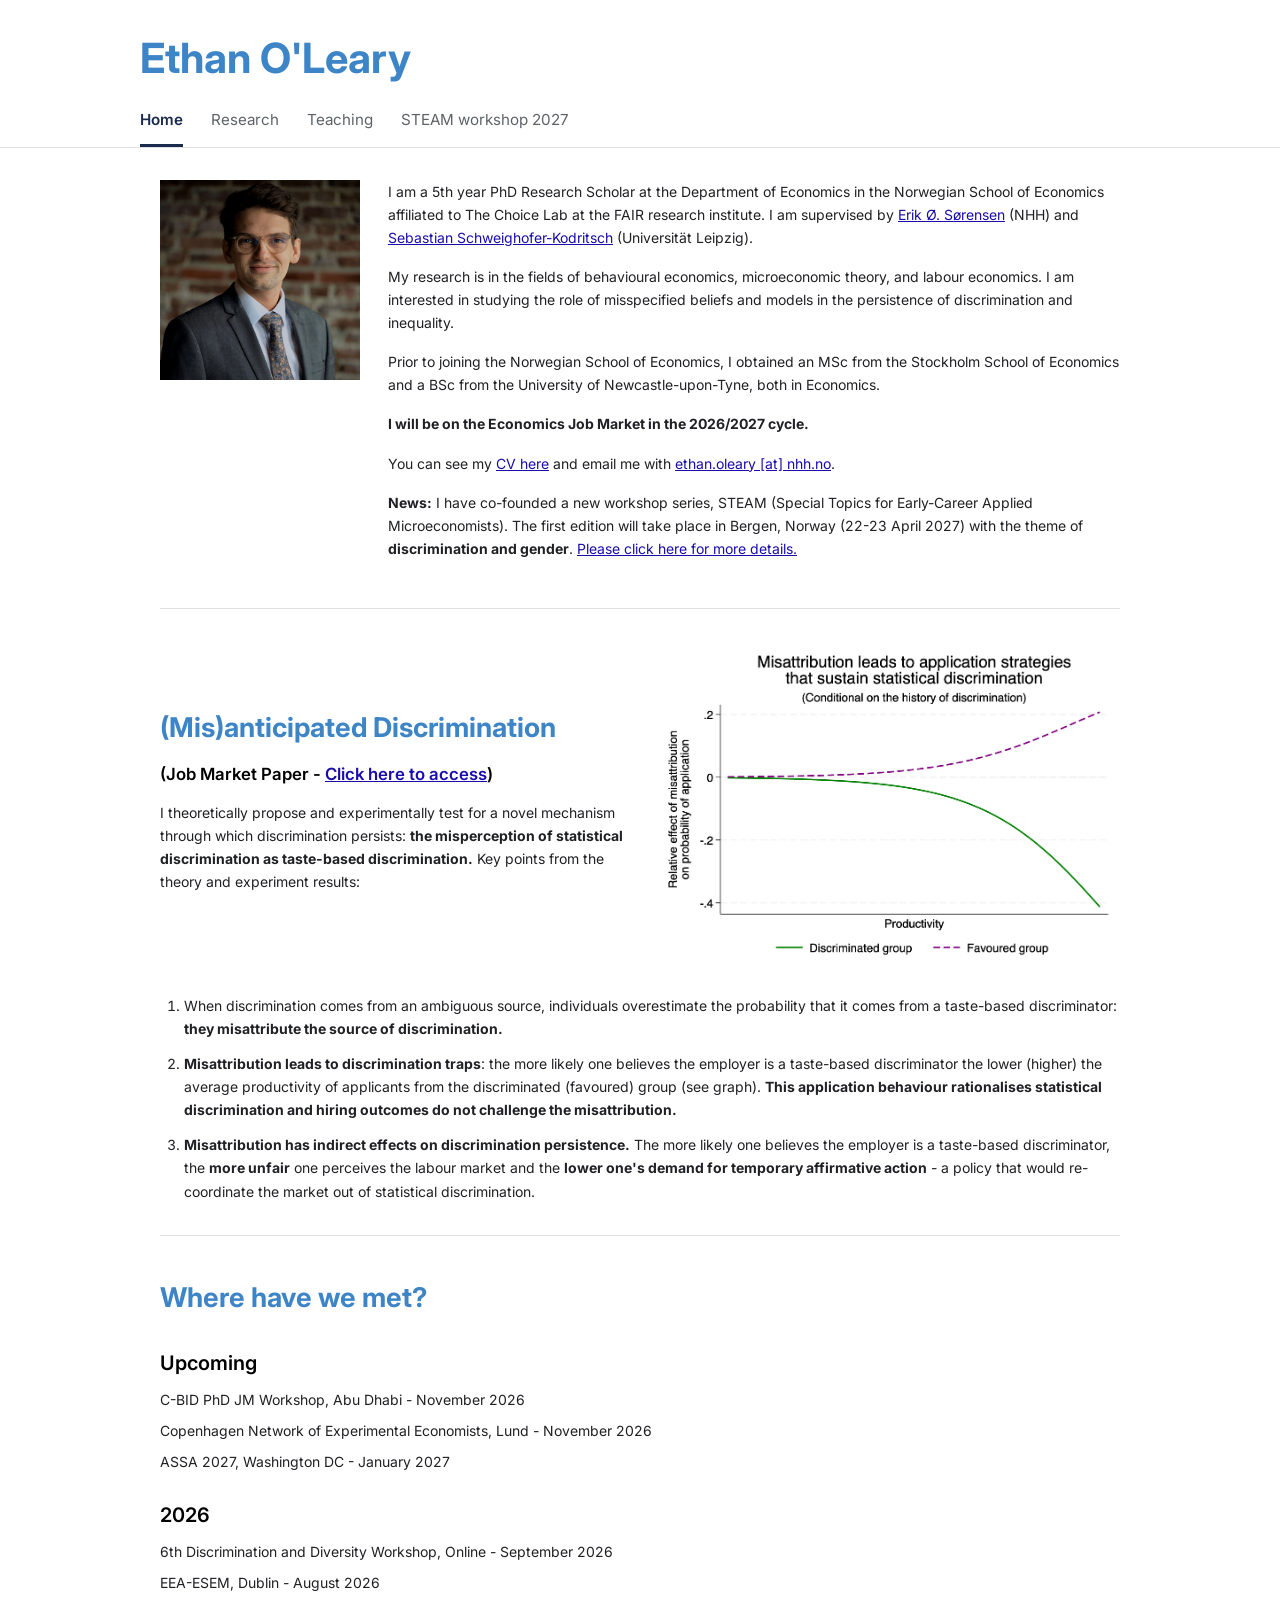
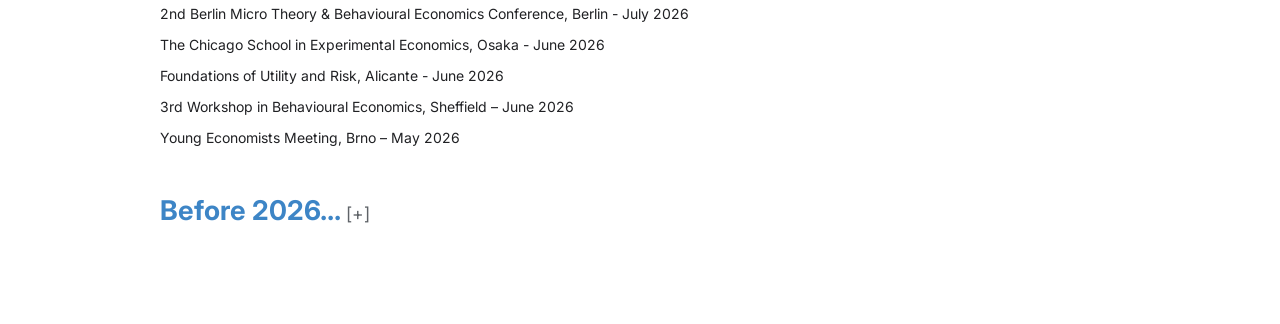
==== index.html @ 882c7ddb "steam" ====
<!DOCTYPE html>
<html lang="en">
<head>
<meta charset="UTF-8">
<meta name="viewport" content="width=device-width, initial-scale=1.0">
<title>Ethan O'Leary</title>
<link rel="preconnect" href="https://fonts.googleapis.com">
<link rel="preconnect" href="https://fonts.gstatic.com" crossorigin>
<link href="https://fonts.googleapis.com/css2?family=Inter:wght@400;500;600;700&display=swap" rel="stylesheet">
<link rel="stylesheet" href="style.css">
<script defer src="script.js"></script>
</head>
<body>

<header class="site-header">
  <div class="header-inner">
    <h1>Ethan O'Leary</h1>
    <nav class="site-nav">
      <a href="index.html" class="active">Home</a>
      <a href="research.html">Research</a>
      <a href="teaching.html">Teaching</a>
      <a href="https://sites.google.com/view/steamworkshop2027/home">STEAM workshop 2027</a>
    </nav>
  </div>
</header>

<main>
  <div class="intro-block">
    <div class="intro-photo">
  <img src="images/Headshot26.jpeg" alt="Ethan O'Leary headshot">
</div>
    <div class="intro-text">

      <p>I am a 5th year PhD Research Scholar at the Department of Economics in the Norwegian School of Economics affiliated to The Choice Lab at the FAIR research institute. I am supervised by
        <a href="https://www.statsokonomen.no/about/" target="_blank" rel="noopener">Erik Ø. Sørensen</a>
        (NHH) and <a href="https://sites.google.com/site/sebastiankodritsch/" target="_blank" rel="noopener">Sebastian Schweighofer-Kodritsch</a> (Universität Leipzig).</p>

      <p>My research is in the fields of behavioural economics, microeconomic theory, and labour economics. I am interested in studying the role of misspecified beliefs and models in the persistence of discrimination and inequality.</p>

      <p>Prior to joining the Norwegian School of Economics, I obtained an MSc from the Stockholm School of Economics and a BSc from the University of Newcastle-upon-Tyne, both in Economics.</p>

      <p><b>I will be on the Economics Job Market in the 2026/2027 cycle.</b></p>

      <p>You can see my <a href="files/EthanOleary_CV.pdf" target="_blank" rel="noopener">CV here</a> and email me with <a href="mailto:ethan.oleary@nhh.no">ethan.oleary [at] nhh.no</a>.</p>

      <p><b>News:</b> I have co-founded a new workshop series, STEAM (Special Topics for Early-Career Applied Microeconomists).
        The first edition will take place in Bergen, Norway (22-23 April 2027) with the theme of <b>discrimination and gender</b>. <a href="https://sites.google.com/view/steamworkshop2027/home">Please click here for more details.</a></p>
    </div>
  </div>

  <hr>

  <div class="jmp-block">
    <div class="jmp-text">
      <h2>(Mis)anticipated Discrimination<br></h2> <h4>(Job Market Paper - <a href="files/EO_JMP.pdf" target="_blank" rel="noopener">Click here to access</a>)</h4>

      <p>I theoretically propose and experimentally test for a novel mechanism through
        which discrimination persists: <b>the misperception of statistical discrimination
          as taste-based discrimination.</b> Key points from the theory and experiment results:</p>
    </div>
    <div class="jmp-image">
      <img src="images/Hist-belief-diff.png" alt="Histogram of belief differences">
    </div>
  </div>

      <ol class="jmp-list">
    <li>When discrimination comes from an ambiguous source,
      individuals overestimate the probability that it comes from a taste-based discriminator:
      <b>they misattribute the source of discrimination.</b></li>
    <li><b>Misattribution leads to discrimination traps</b>: the more likely
      one believes the employer is a taste-based discriminator the lower (higher)
      the average productivity of applicants from the discriminated (favoured) group (see graph).
      <b>This application behaviour rationalises statistical discrimination and hiring
        outcomes do not challenge the misattribution.</b></li>
    <li><b>Misattribution has indirect effects on discrimination persistence.</b>
      The more likely one believes the employer is a taste-based discriminator,
      the <b>more unfair</b> one perceives the labour market and the <b>lower one's demand for
      temporary affirmative action</b> - a policy that would re-coordinate the market out
      of statistical discrimination.</li>
  </ol>

  <hr>

  <h2>Where have we met?</h2>

  <h3>Upcoming</h3>
  <ul class="talks-list">
    <li>C-BID PhD JM Workshop, Abu Dhabi - November 2026</li>
    <li>Copenhagen Network of Experimental Economists, Lund - November 2026</li>
    <li>ASSA 2027, Washington DC - January 2027 </li>
  </ul>

  <h3>2026</h3>
  <ul class="talks-list">
    <li>6th Discrimination and Diversity Workshop, Online - September 2026</li>
    <li>EEA-ESEM, Dublin - August 2026</li>
    <li>2nd Berlin Micro Theory & Behavioural Economics Conference, Berlin - July 2026</li>
    <li>The Chicago School in Experimental Economics, Osaka - June 2026</li>
    <li>Foundations of Utility and Risk, Alicante - June 2026</li>
    <li>3rd Workshop in Behavioural Economics, Sheffield – June 2026</li>
    <li>Young Economists Meeting, Brno – May 2026</li>

  </ul>

  <h2 class="collapsible-title" data-target="before-2026">Before 2026... <span class="toggle-indicator">[+]</span></h2>
  <div class="collapsible-content" id="before-2026">

    <h3>2025</h3>
    <ul class="talks-list">
      <li>Newcastle Experimental Economics Workshop, Newcastle-upon-Tyne – November 2025</li>
      <li>1st Berlin Micro Theory &amp; Behavioural Economics Conference, Berlin – July 2025</li>
      <li>SABE Conference, Trento – June 2025</li>
      <li>Berlin-Bergen Behavioural Economics Workshop, Berlin – April 2025</li>
      <li>Thurgau Experimental Economics Meeting (T:EEM), Kreuzlingen (CH) – March 2025</li>
    </ul>

    <h3>2024</h3>
    <ul class="talks-list">
      <li>Copenhagen Network for Experimental Economics (CNEE), Lund – November 2024</li>
      <li>ESA PhD Course in Behavioral economics of beliefs and misperceptions, Helsinki &amp; Lund — field experiments, registers, and surveys – September &amp; November 2024</li>
      <li>FAIR-UCSD Spring School in Behavioural Economics, San Diego – March 2024</li>
    </ul>

    <h3>2023</h3>
    <ul class="talks-list">
      <li>PSE Summer School: Gender Economics, Paris – June 2023</li>
    </ul>
  </div>
</main>


</body>
</html>
---- style.css ----
:root {
  --text-color: #202124;
  --muted-color: #5f6368;
  --link-color: #1a0dab;
  --navy: #1a2b4c;
  --name-color: #3d85c6;
  --border-color: #e0e0e0;
  --max-width: 1000px;
}

* { box-sizing: border-box; }

body {
  margin: 0;
  font-family: 'Inter', sans-serif;
  color: var(--text-color);
  line-height: 1.65;
  background: #ffffff;
  font-size: 14px;
}

header.site-header {
  border-bottom: 1px solid var(--border-color);
  padding: 24px 20px 0 20px;
}

.header-inner {
  max-width: var(--max-width);
  margin: 0 auto;
}

.site-header h1 {
  font-size: 2.6rem;
  font-weight: 700;
  color: var(--name-color);
  margin: 0 0 14px 0;
}

nav.site-nav {
  display: flex;
  gap: 28px;
  font-family: 'Inter', sans-serif;
  font-size: 0.95rem;
}

nav.site-nav a {
  text-decoration: none;
  color: var(--muted-color);
  padding-bottom: 12px;
  border-bottom: 3px solid transparent;
}

nav.site-nav a:hover {
  color: var(--text-color);
}

nav.site-nav a.active {
  color: #1a2b4c;
  border-bottom-color: var(--navy);
  font-weight: 600;
}

main {
  max-width: var(--max-width);
  margin: 0 auto;
  padding: 32px 20px 80px 20px;
}

main h2 {
  font-size: 1.7rem;
  font-weight: 700;
  color: var(--name-color);
  margin-top: 40px;
  margin-bottom: 10px;
}

main h3 {
  font-size: 1.25rem;
  font-weight: 600;
  color: black;
  margin-top: 26px;
  margin-bottom: 8px;
}

main h4 {
  font-size: 1.05rem;
  font-weight: 600;
  color: black;
  margin-top: 0;
  margin-bottom: 12px;
}

main p {
  margin: 0 0 16px 0;
}

a {
  color: var(--link-color);
}

hr {
  border: none;
  border-top: 1px solid var(--border-color);
  margin: 32px 0;
}

/* Intro bio layout: photo left, text right */
.intro-block {
  display: flex;
  gap: 28px;
  align-items: flex-start;
  margin-bottom: 12px;
}

.intro-photo {
  flex: 0 0 200px;
}

.intro-photo img {
  width: 200px;
  max-width: 100%;
  height: auto;
}

.intro-text {
  flex: 1 1 auto;
  min-width: 0;
}

.intro-text p {
  margin: 0 0 16px 0;
}

/* Job Market Paper layout: 50/50 columns for title + intro paragraph only */
.jmp-block {
  display: flex;
  gap: 28px;
  align-items: center;
  margin-top: 20px;
}

.jmp-text {
  flex: 1 1 50%;
  min-width: 0;
}

.jmp-text h2 {
  margin-top: 0;
  color: var(--name-color);
}

.jmp-image {
  flex: 1 1 50%;
  min-width: 0;
  display: flex;
  align-items: center;
  justify-content: center;
}

.jmp-image img {
  display: block;
  width: 100%;
  height: auto;
  border-radius: 4px;
}

/* Bullet list spans full page width below the two-column block */
.jmp-list {
  margin: 20px 0 0 0;
  padding-left: 24px;
}

.jmp-list li {
  margin-bottom: 12px;
}

@media (max-width: 700px) {
  .intro-block,
  .jmp-block {
    flex-direction: column;
    align-items: flex-start;
  }
  .intro-photo {
    margin-bottom: 12px;
  }
  .intro-photo img {
    width: 160px;
  }
  .jmp-text,
  .jmp-image {
    flex: 1 1 auto;
    width: 100%;
  }
  .jmp-image {
    margin-top: 20px;
  }
}

.paper-block {
  margin-bottom: 8px;
}

.paper-title {
  font-weight: 600;
  color: var(--navy);
}

.paper-meta {
  font-family: 'Inter', sans-serif;
  font-size: 0.9rem;
  color: var(--muted-color);
  margin: 4px 0 8px 0;
}

.abstract {
  display: none;
  border-left: 3px solid var(--border-color);
  padding-left: 14px;
  margin: 8px 0 18px 0;
  color: var(--muted-color);
  font-size: 0.97rem;
}

.abstract.open {
  display: block;
}

.toggle-link {
  cursor: pointer;
  font-family: 'Inter', sans-serif;
  font-size: 0.9rem;
  text-decoration: underline;
}

ol.talks-list, ul.talks-list {
  padding-left: 0;
  list-style: none;
  margin: 0 0 20px 0;
}

ol.talks-list li, ul.talks-list li {
  margin-bottom: 8px;
}

/* Collapsible "Before 2026..." section */
.collapsible-title {
  cursor: pointer;
  user-select: none;
}

.collapsible-title:hover {
  opacity: 0.8;
}

.toggle-indicator {
  font-size: 1.1rem;
  font-weight: 400;
  color: var(--muted-color);
}

.collapsible-content {
  display: none;
}

.collapsible-content.open {
  display: block;
}

footer.site-footer {
  max-width: var(--max-width);
  margin: 0 auto;
  padding: 20px 20px 60px 20px;
  font-family: 'Inter', sans-serif;
  font-size: 0.85rem;
  color: var(--muted-color);
  border-top: 1px solid var(--border-color);
}
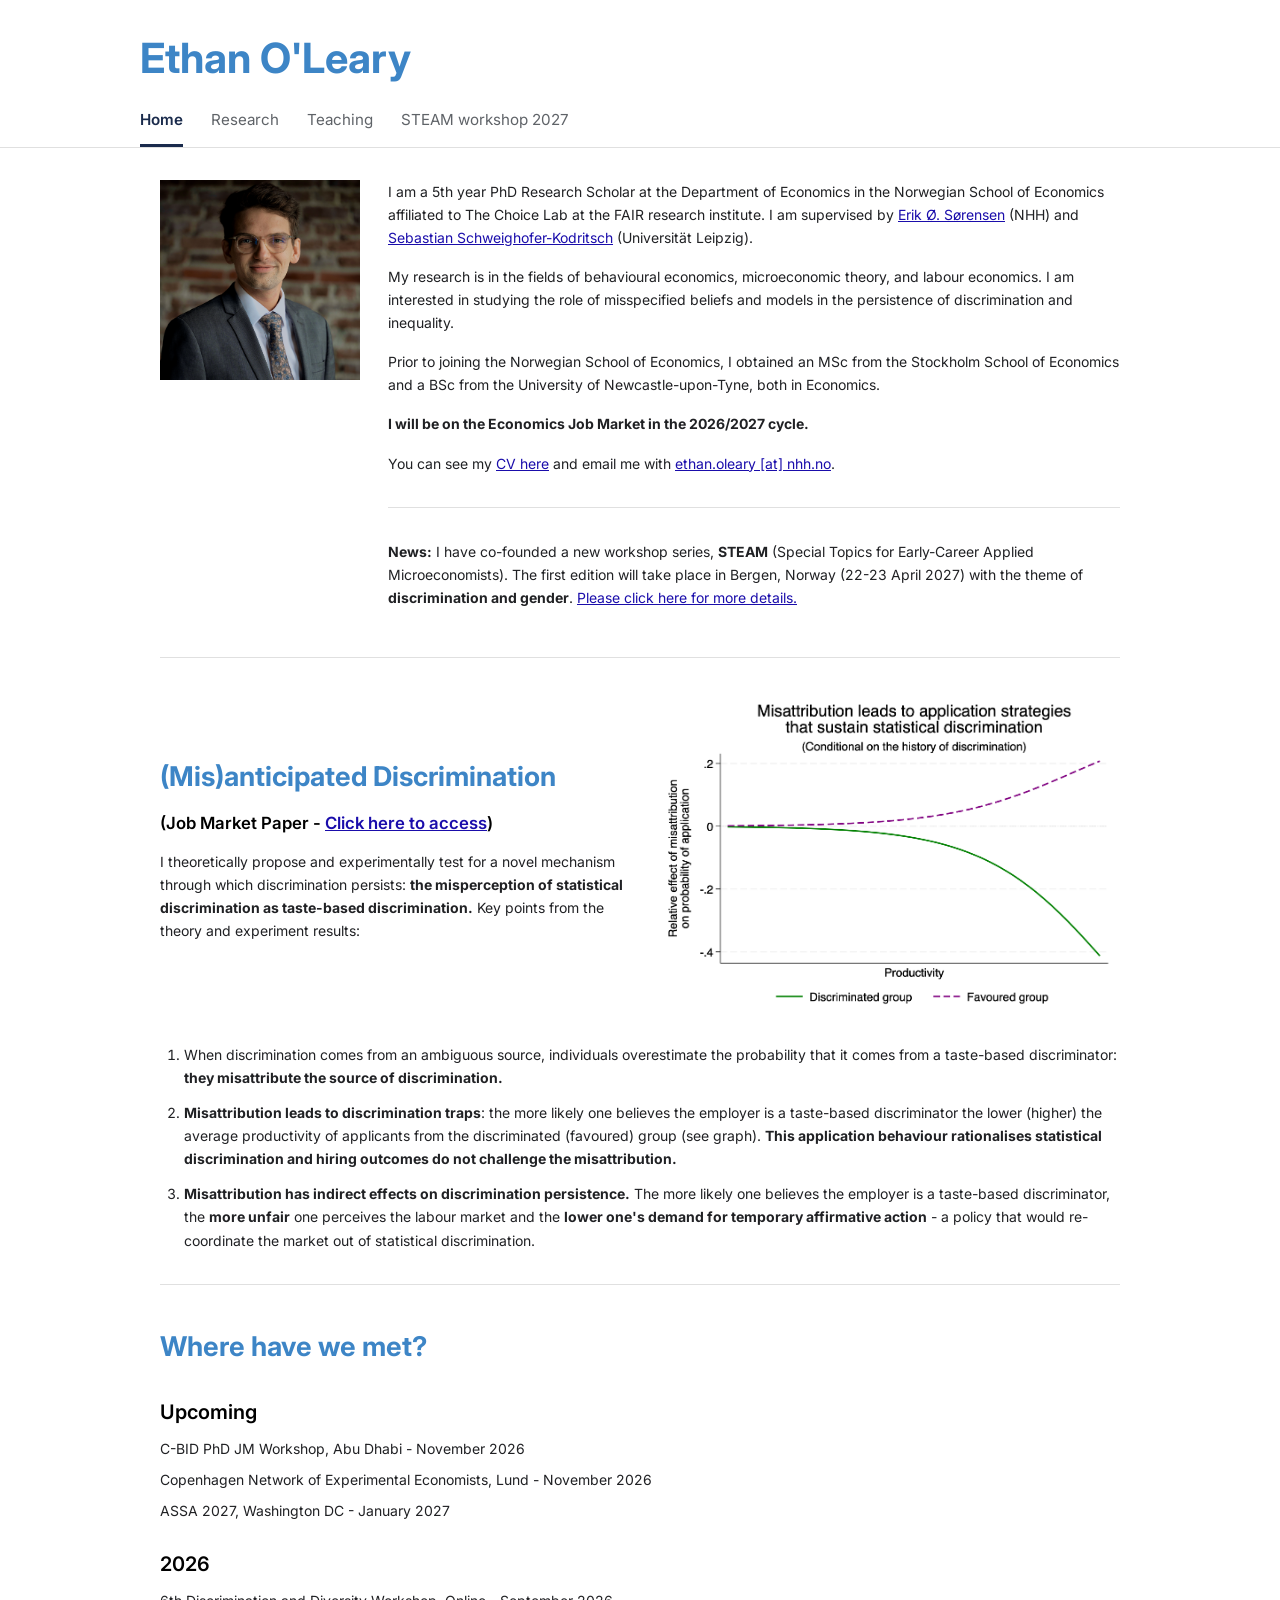
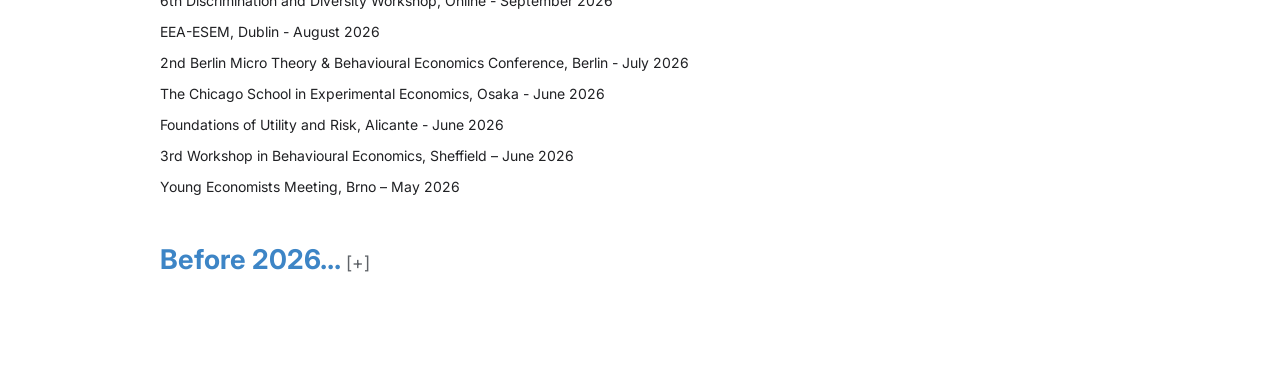
==== commit 9714f292: "steam" ====
--- a/index.html
+++ b/index.html
@@ -43,7 +43,9 @@
 
       <p>You can see my <a href="files/EthanOleary_CV.pdf" target="_blank" rel="noopener">CV here</a> and email me with <a href="mailto:ethan.oleary@nhh.no">ethan.oleary [at] nhh.no</a>.</p>
 
-      <p><b>News:</b> I have co-founded a new workshop series, STEAM (Special Topics for Early-Career Applied Microeconomists).
+        <hr>
+
+      <p><b>News:</b> I have co-founded a new workshop series, <b>STEAM</b> (Special Topics for Early-Career Applied Microeconomists).
         The first edition will take place in Bergen, Norway (22-23 April 2027) with the theme of <b>discrimination and gender</b>. <a href="https://sites.google.com/view/steamworkshop2027/home">Please click here for more details.</a></p>
     </div>
   </div>
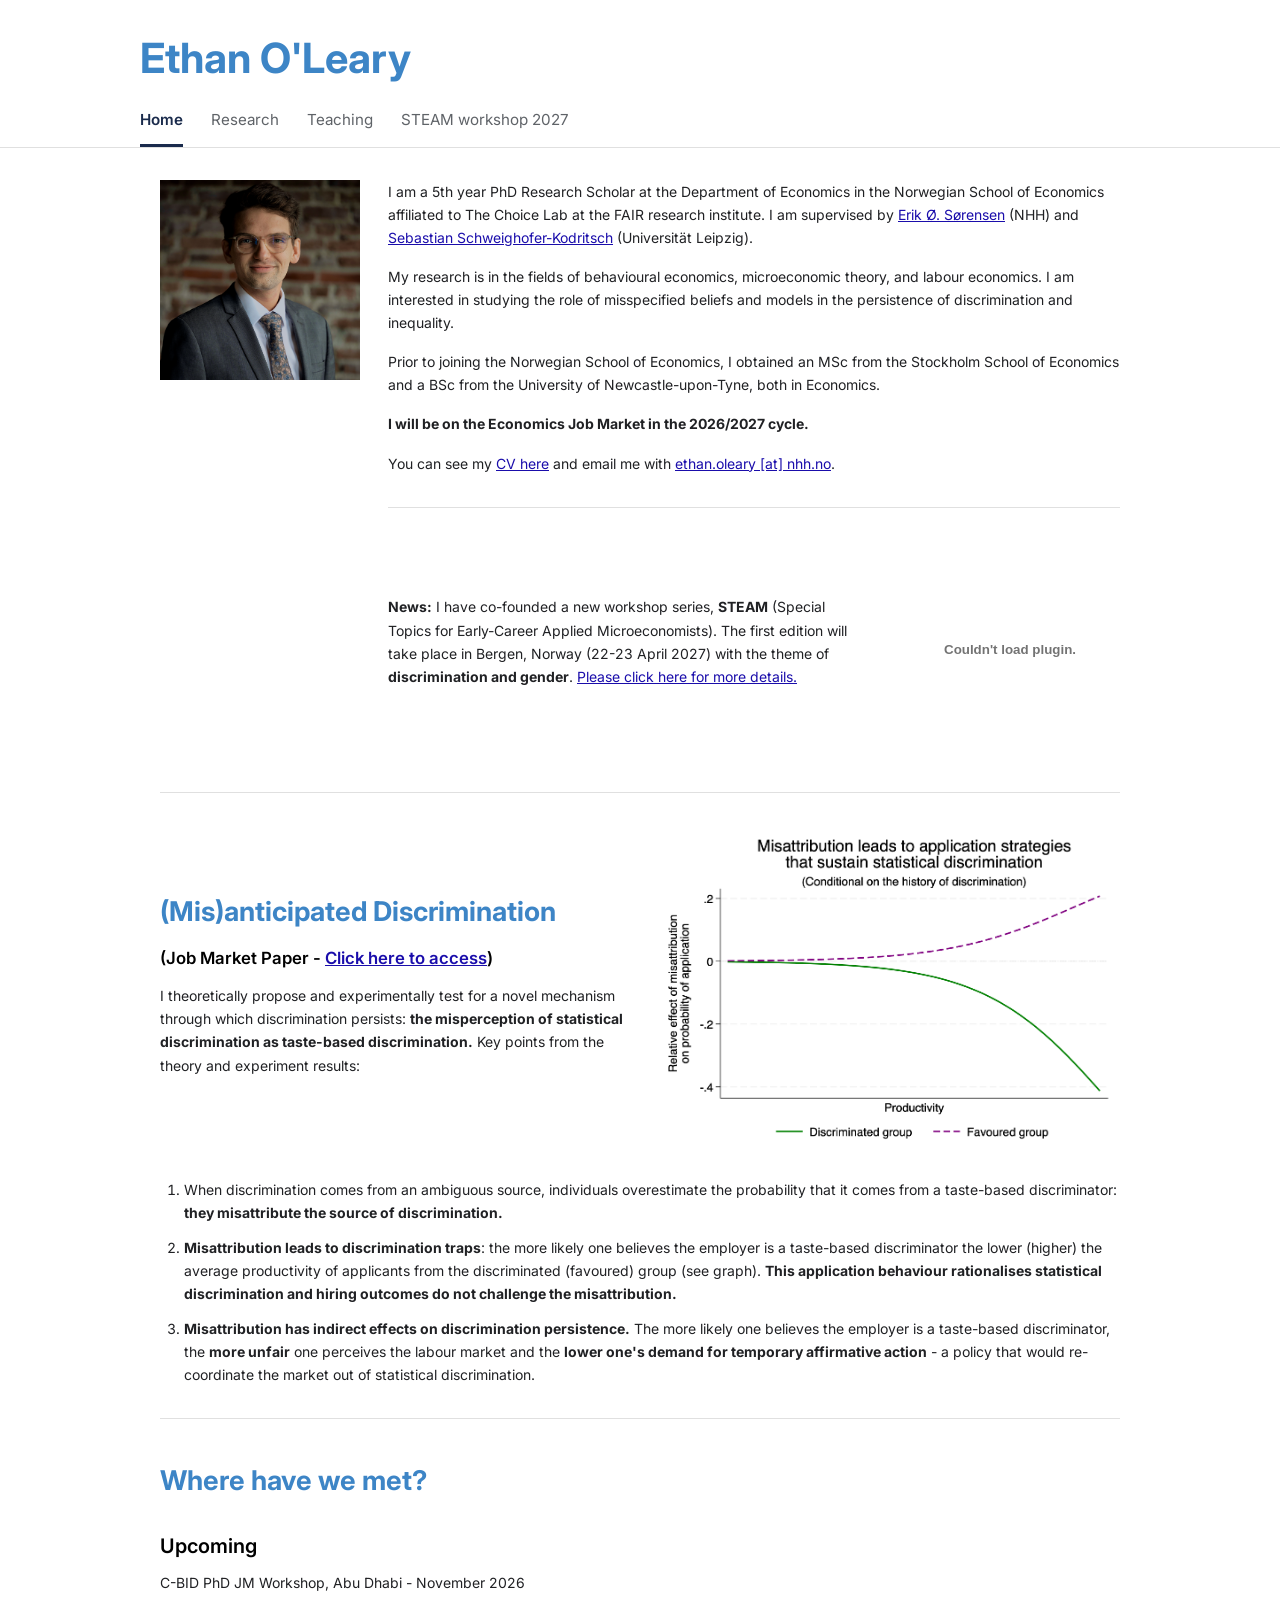
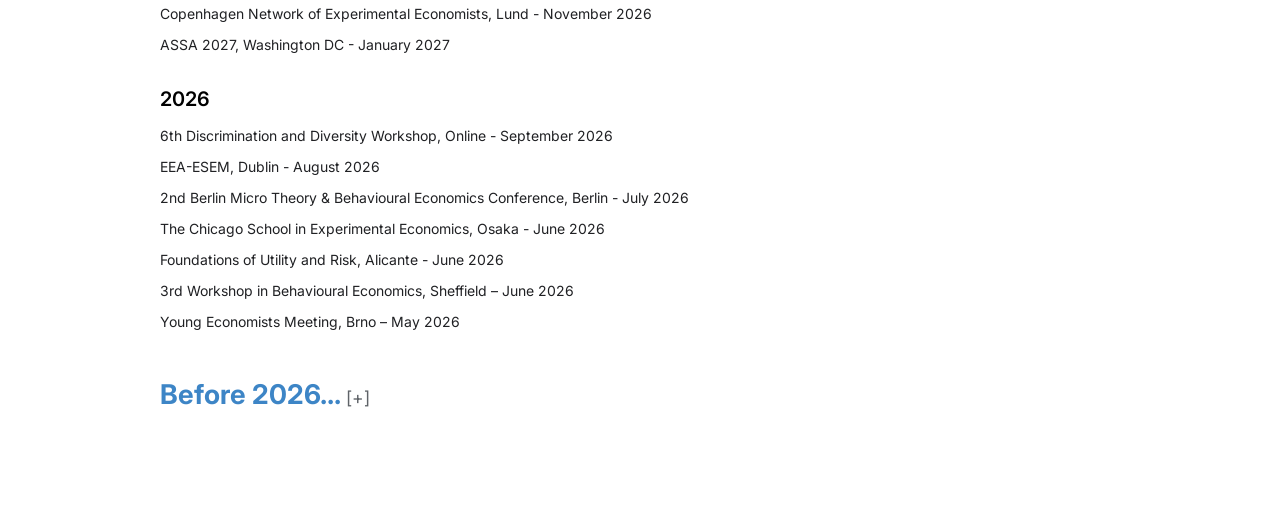
==== commit a4ff3b1e: "steam" ====
--- a/index.html
+++ b/index.html
@@ -45,8 +45,20 @@
 
         <hr>
 
-      <p><b>News:</b> I have co-founded a new workshop series, <b>STEAM</b> (Special Topics for Early-Career Applied Microeconomists).
-        The first edition will take place in Bergen, Norway (22-23 April 2027) with the theme of <b>discrimination and gender</b>. <a href="https://sites.google.com/view/steamworkshop2027/home">Please click here for more details.</a></p>
+      <div class="news-block">
+  <div class="news-text">
+    <p><b>News:</b> I have co-founded a new workshop series, <b>STEAM</b> (Special Topics for Early-Career Applied Microeconomists).
+    The first edition will take place in Bergen, Norway (22-23 April 2027) with the theme of <b>discrimination and gender</b>. <a href="https://sites.google.com/view/steamworkshop2027/home">Please click here for more details.</a></p>
+  </div>
+
+  <div class="news-image">
+    <object
+      data="images/steam_logo.pdf"
+      type="application/pdf"
+      aria-label="STEAM workshop logo">
+    </object>
+  </div>
+</div>
     </div>
   </div>
 
--- a/style.css
+++ b/style.css
@@ -274,4 +274,42 @@
   font-size: 0.85rem;
   color: var(--muted-color);
   border-top: 1px solid var(--border-color);
+}
+
+.news-block {
+  display: flex;
+  align-items: center;
+  gap: 2rem;
+}
+
+.news-text {
+  flex: 1 1 auto;
+  min-width: 0;
+}
+
+.news-image {
+  flex: 0 0 auto;
+  width: 220px;
+  max-width: 35%;
+}
+
+.news-image object {
+  width: 100%;
+  height: auto;
+  aspect-ratio: 1 / 1;
+  border: none;
+  display: block;
+}
+
+/* Stack the text and logo on small screens */
+@media (max-width: 700px) {
+  .news-block {
+    flex-direction: column;
+    align-items: flex-start;
+  }
+
+  .news-image {
+    width: 160px;
+    max-width: 100%;
+  }
 }
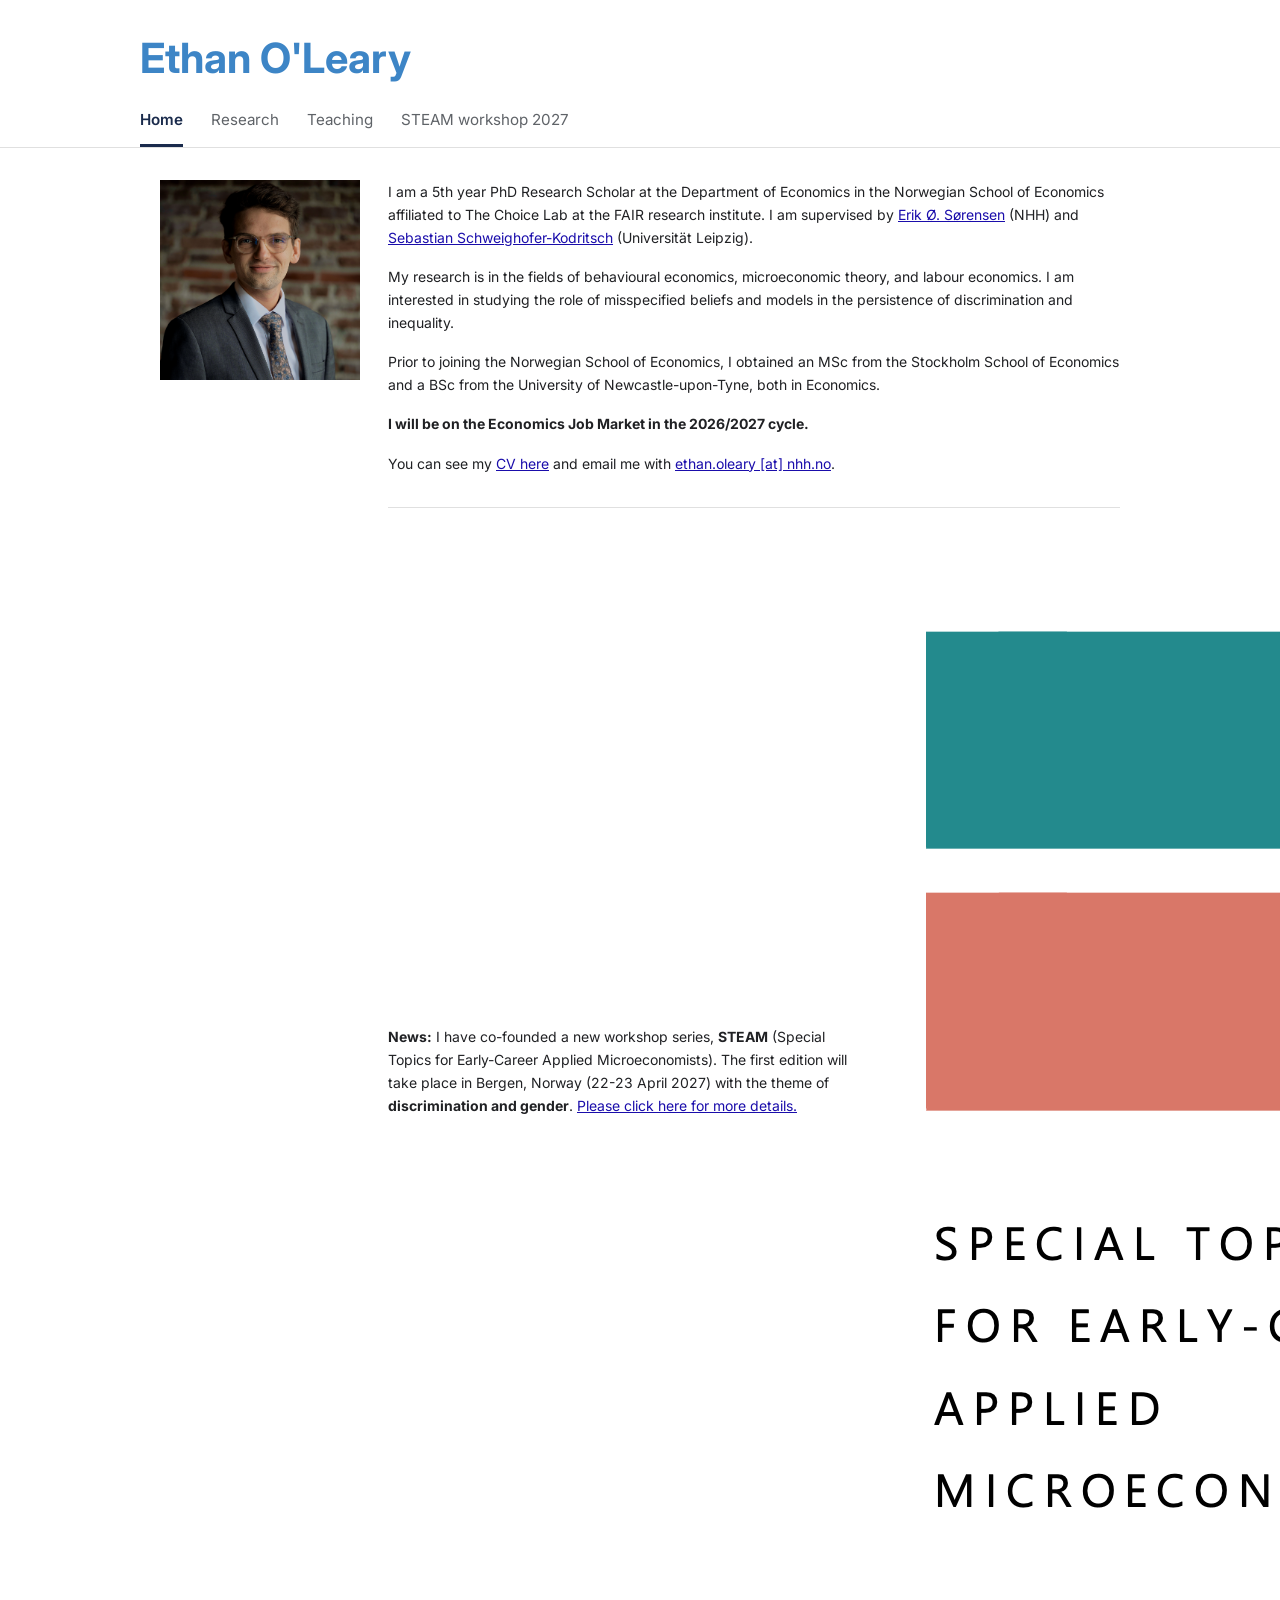
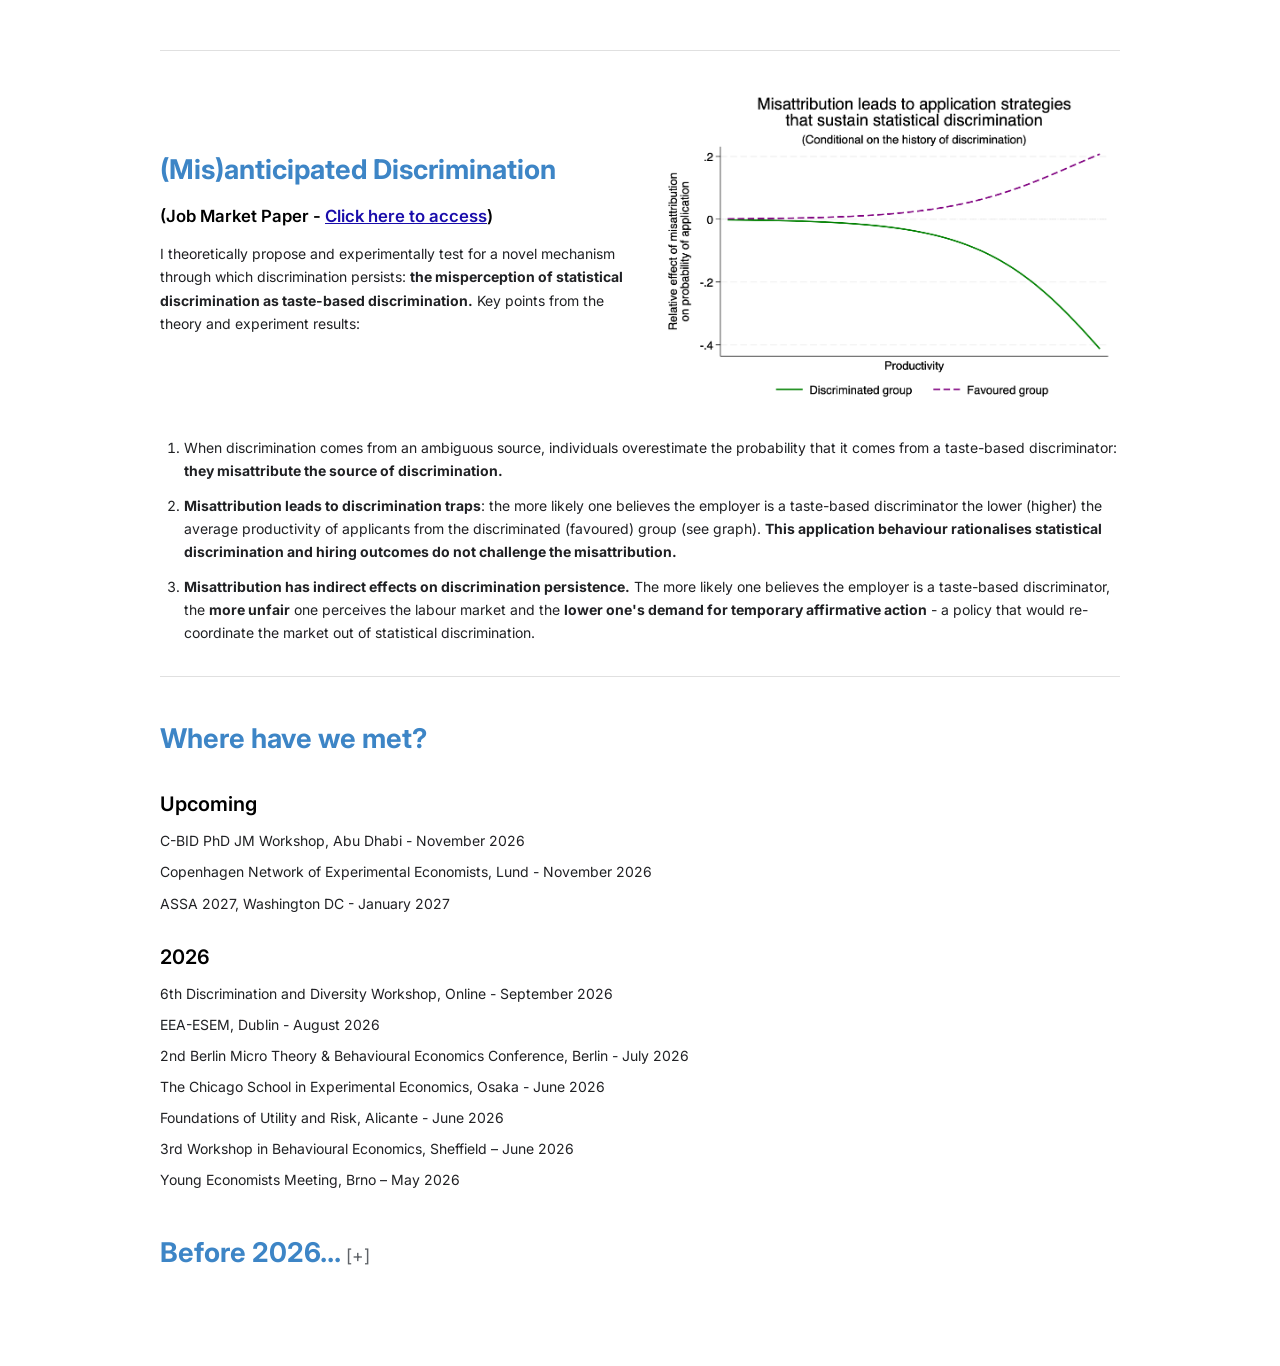
==== commit 2eb9441b: "steam" ====
--- a/index.html
+++ b/index.html
@@ -52,11 +52,7 @@
   </div>
 
   <div class="news-image">
-    <object
-      data="images/steam_logo.pdf"
-      type="application/pdf"
-      aria-label="STEAM workshop logo">
-    </object>
+    <img src="images/steam_logo.png" alt="Conference Logo">
   </div>
 </div>
     </div>
--- a/style.css
+++ b/style.css
@@ -290,7 +290,7 @@
 .news-image {
   flex: 0 0 auto;
   width: 220px;
-  max-width: 35%;
+  max-width: 45%;
 }
 
 .news-image object {
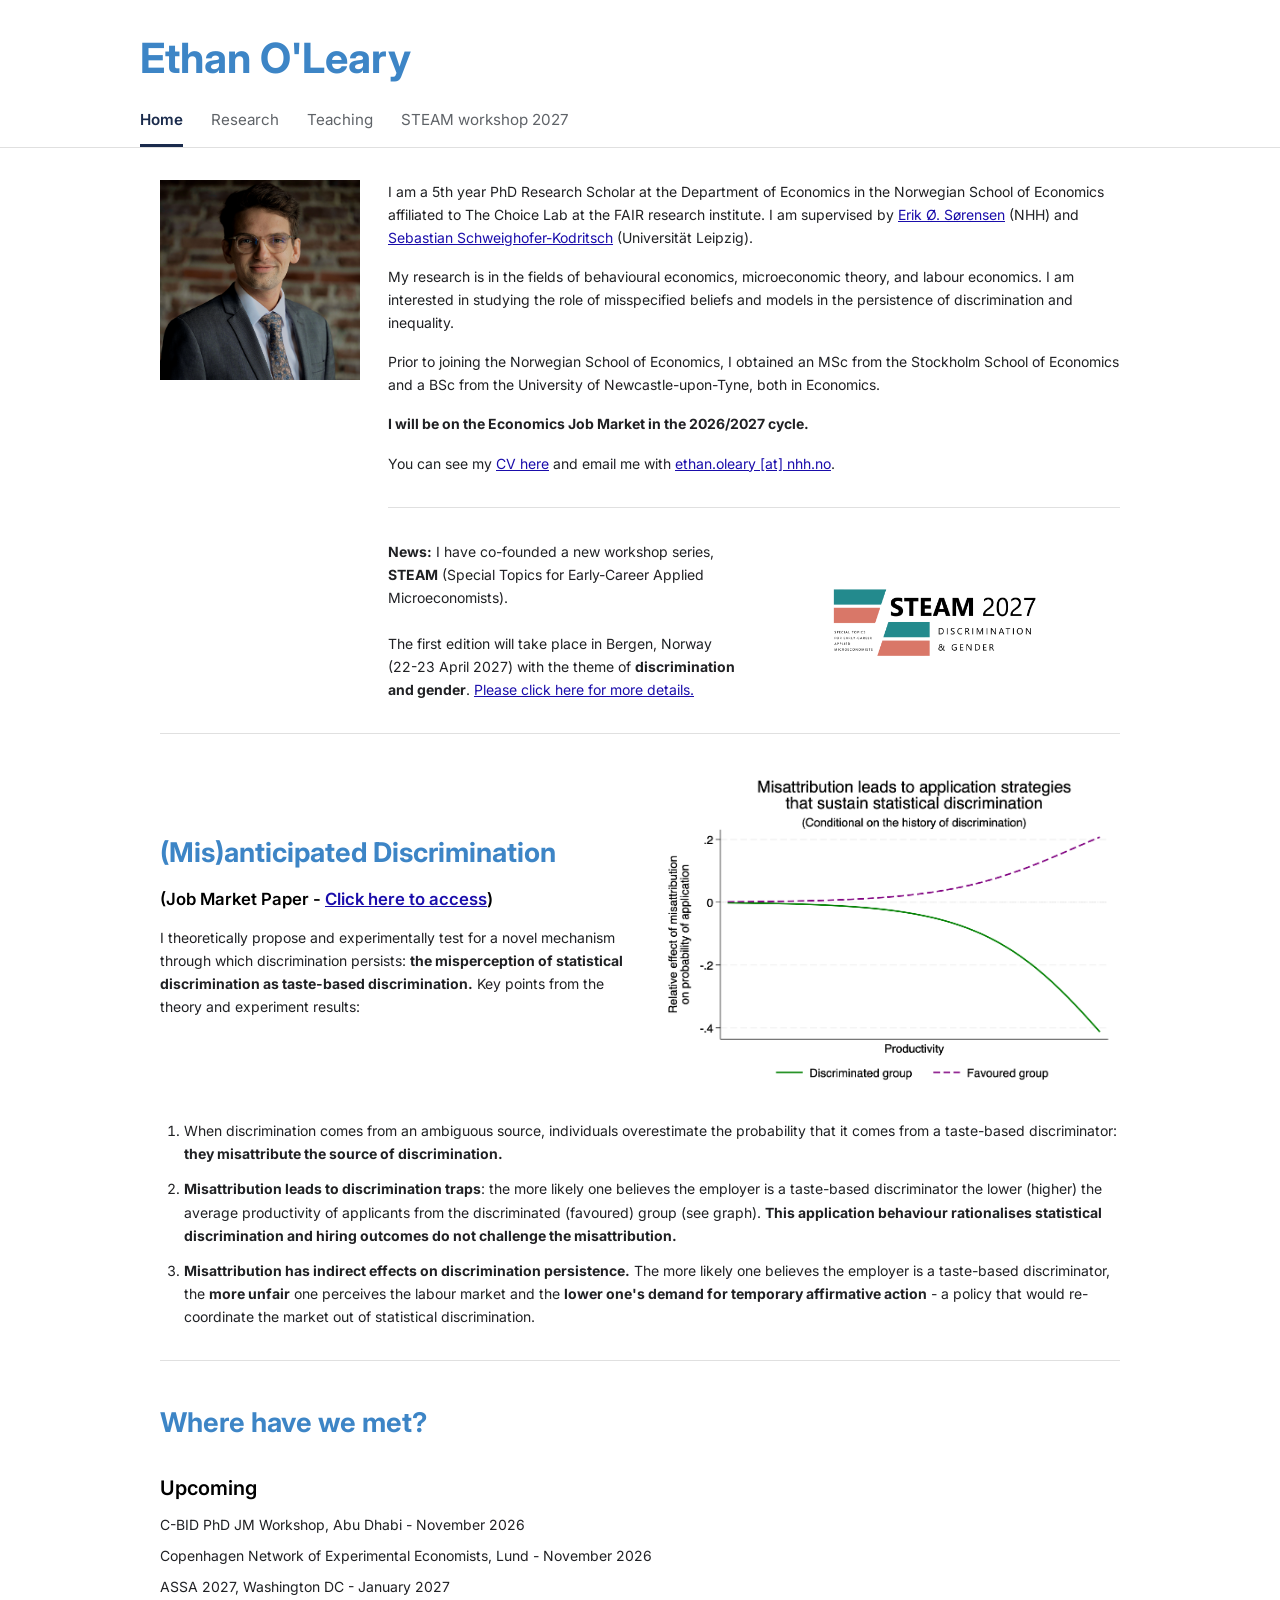
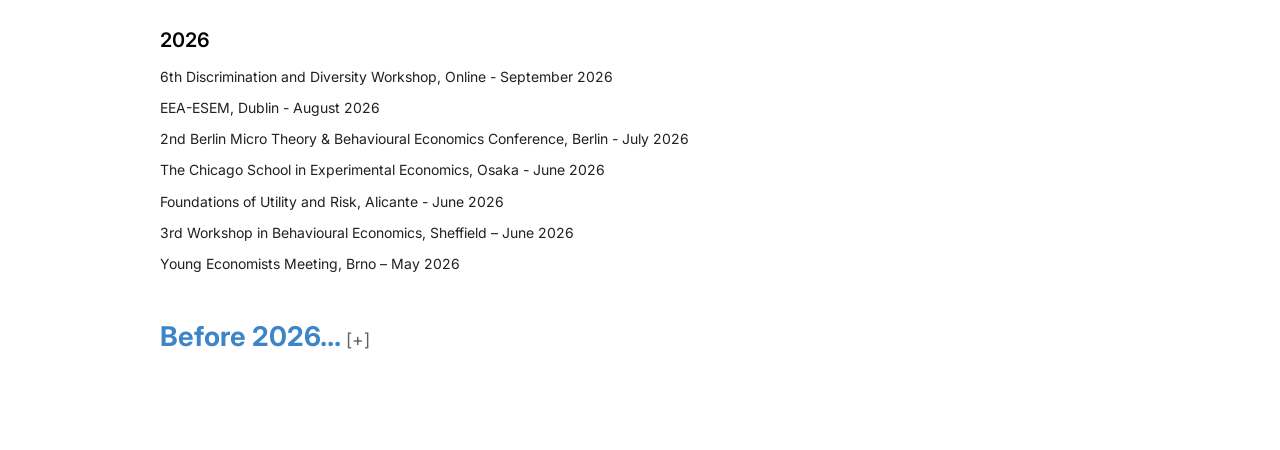
==== commit 91578c4a: "steam" ====
--- a/index.html
+++ b/index.html
@@ -47,7 +47,7 @@
 
       <div class="news-block">
   <div class="news-text">
-    <p><b>News:</b> I have co-founded a new workshop series, <b>STEAM</b> (Special Topics for Early-Career Applied Microeconomists).
+    <p><b>News:</b> I have co-founded a new workshop series, <b>STEAM</b> (Special Topics for Early-Career Applied Microeconomists).<br><br>
     The first edition will take place in Bergen, Norway (22-23 April 2027) with the theme of <b>discrimination and gender</b>. <a href="https://sites.google.com/view/steamworkshop2027/home">Please click here for more details.</a></p>
   </div>
 
--- a/style.css
+++ b/style.css
@@ -276,40 +276,42 @@
   border-top: 1px solid var(--border-color);
 }
 
+/* News: two equal columns inside the existing intro-text column */
 .news-block {
-  display: flex;
+  display: grid;
+  grid-template-columns: minmax(0, 1fr) minmax(0, 1fr);
+  gap: 20px;
   align-items: center;
-  gap: 2rem;
-}
-
-.news-text {
-  flex: 1 1 auto;
+  width: 100%;
+}
+
+.news-text,
+.news-image {
   min-width: 0;
 }
 
-.news-image {
-  flex: 0 0 auto;
-  width: 220px;
-  max-width: 45%;
-}
-
-.news-image object {
+.news-image img {
+  display: block;
   width: 100%;
+  max-width: 220px;
   height: auto;
-  aspect-ratio: 1 / 1;
-  border: none;
-  display: block;
-}
-
-/* Stack the text and logo on small screens */
+  max-height: 160px;
+  object-fit: contain;
+  margin-inline: auto;
+}
+
+.news-text p {
+  margin-bottom: 0;
+}
+
+/* On mobile, put the logo below the text */
 @media (max-width: 700px) {
   .news-block {
-    flex-direction: column;
-    align-items: flex-start;
+    grid-template-columns: minmax(0, 1fr);
   }
 
   .news-image {
-    width: 160px;
-    max-width: 100%;
+    width: 50%;
+    justify-self: center;
   }
 }
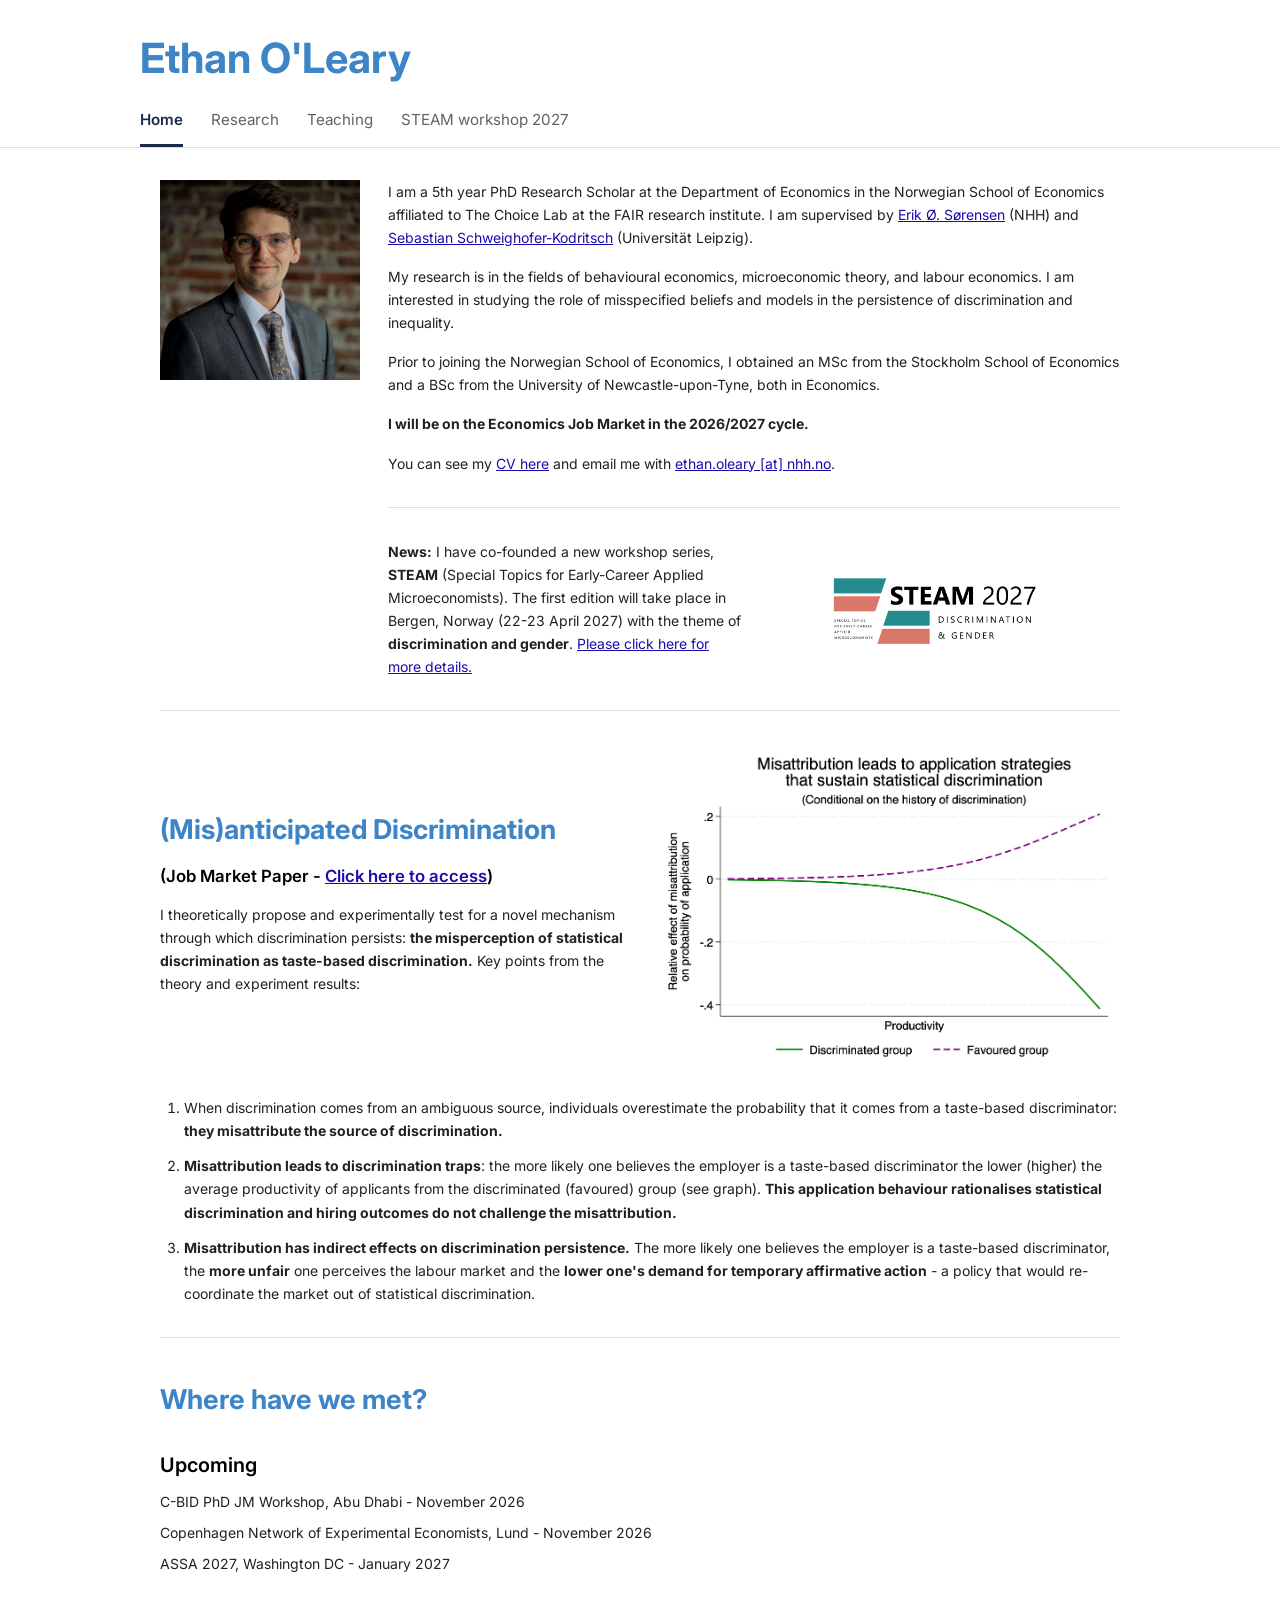
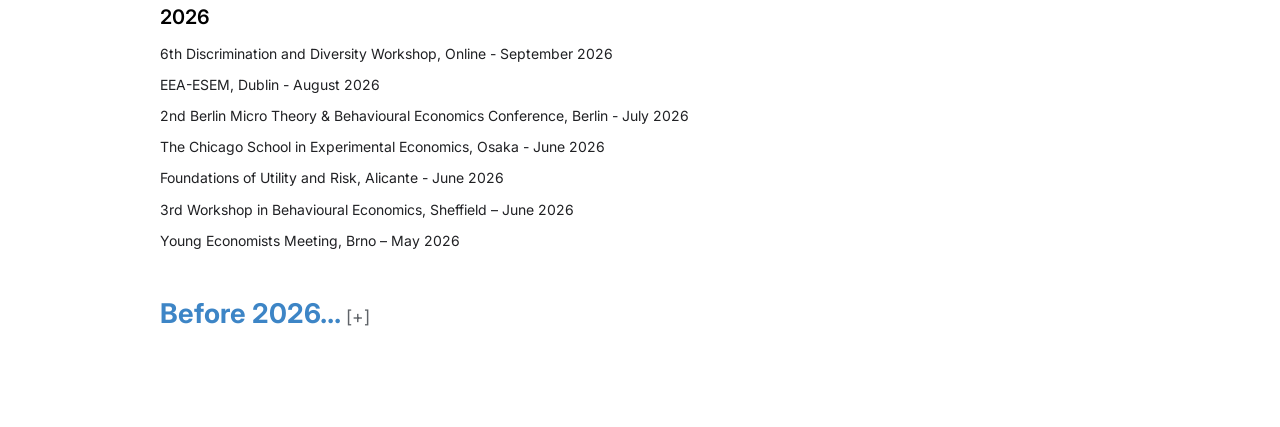
==== commit 150905ce: "steam" ====
--- a/index.html
+++ b/index.html
@@ -47,7 +47,7 @@
 
       <div class="news-block">
   <div class="news-text">
-    <p><b>News:</b> I have co-founded a new workshop series, <b>STEAM</b> (Special Topics for Early-Career Applied Microeconomists).<br><br>
+    <p><b>News:</b> I have co-founded a new workshop series, <b>STEAM</b> (Special Topics for Early-Career Applied Microeconomists).
     The first edition will take place in Bergen, Norway (22-23 April 2027) with the theme of <b>discrimination and gender</b>. <a href="https://sites.google.com/view/steamworkshop2027/home">Please click here for more details.</a></p>
   </div>
 
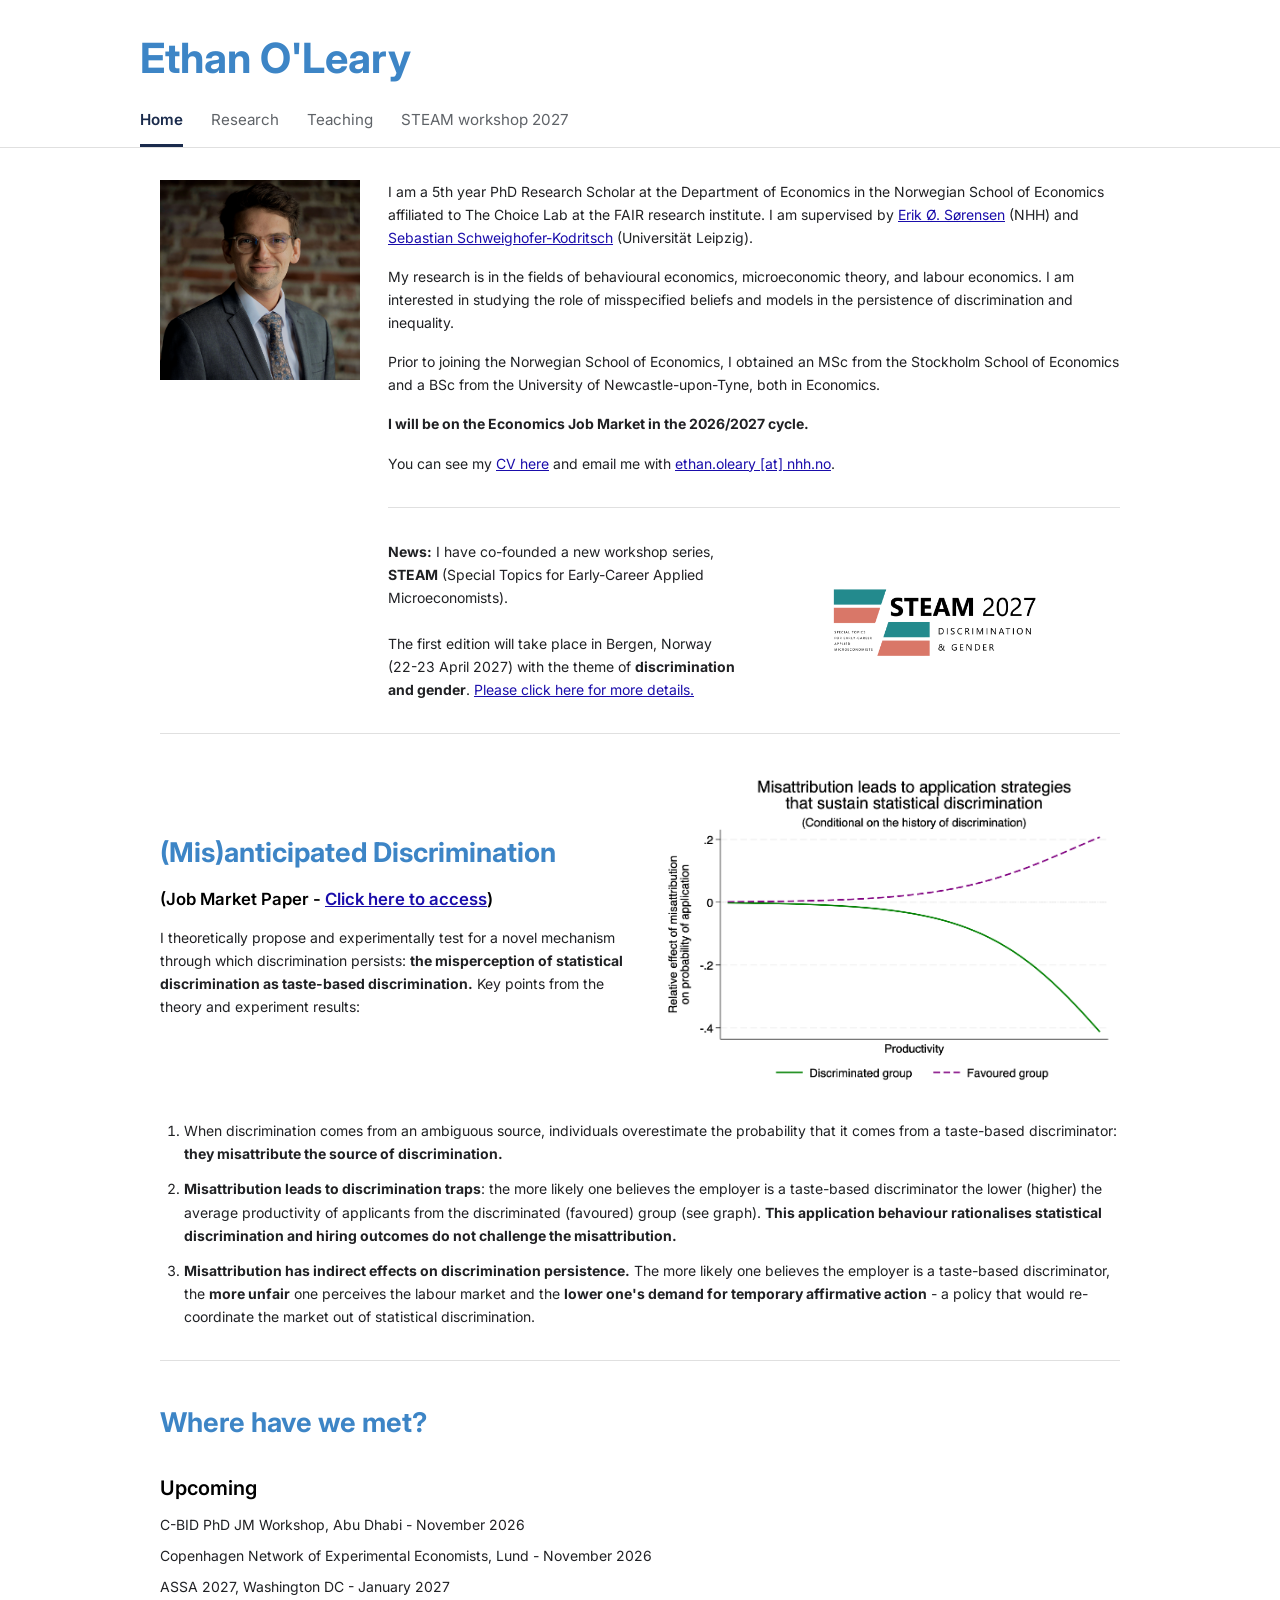
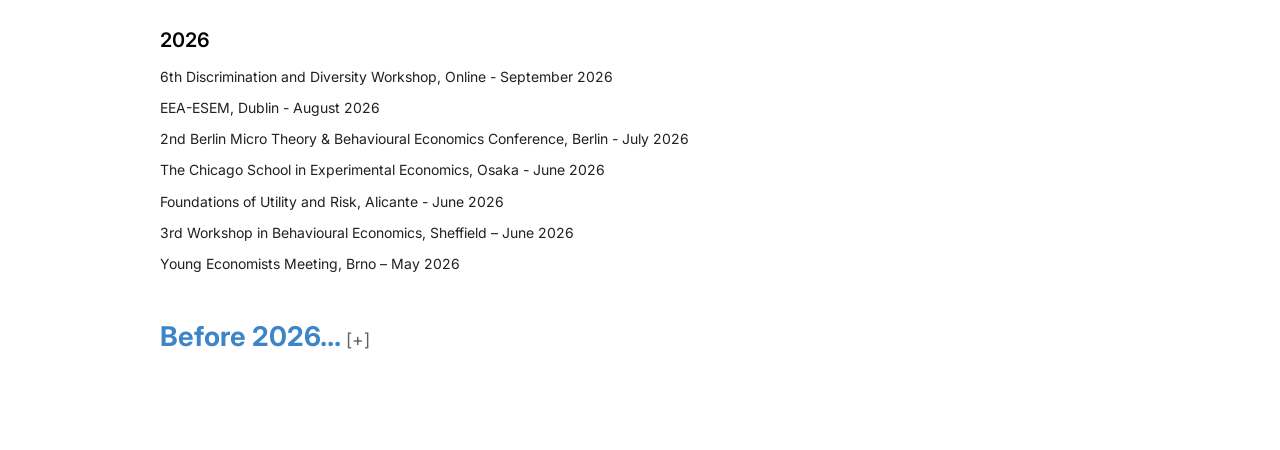
==== commit 52ca44ca: "steam" ====
--- a/index.html
+++ b/index.html
@@ -47,7 +47,7 @@
 
       <div class="news-block">
   <div class="news-text">
-    <p><b>News:</b> I have co-founded a new workshop series, <b>STEAM</b> (Special Topics for Early-Career Applied Microeconomists).
+    <p><b>News:</b> I have co-founded a new workshop series, <b>STEAM</b> (Special Topics for Early-Career Applied Microeconomists).<br><br>
     The first edition will take place in Bergen, Norway (22-23 April 2027) with the theme of <b>discrimination and gender</b>. <a href="https://sites.google.com/view/steamworkshop2027/home">Please click here for more details.</a></p>
   </div>
 
--- a/style.css
+++ b/style.css
@@ -311,7 +311,7 @@
   }
 
   .news-image {
-    width: 50%;
+    width: 80%;
     justify-self: center;
   }
 }
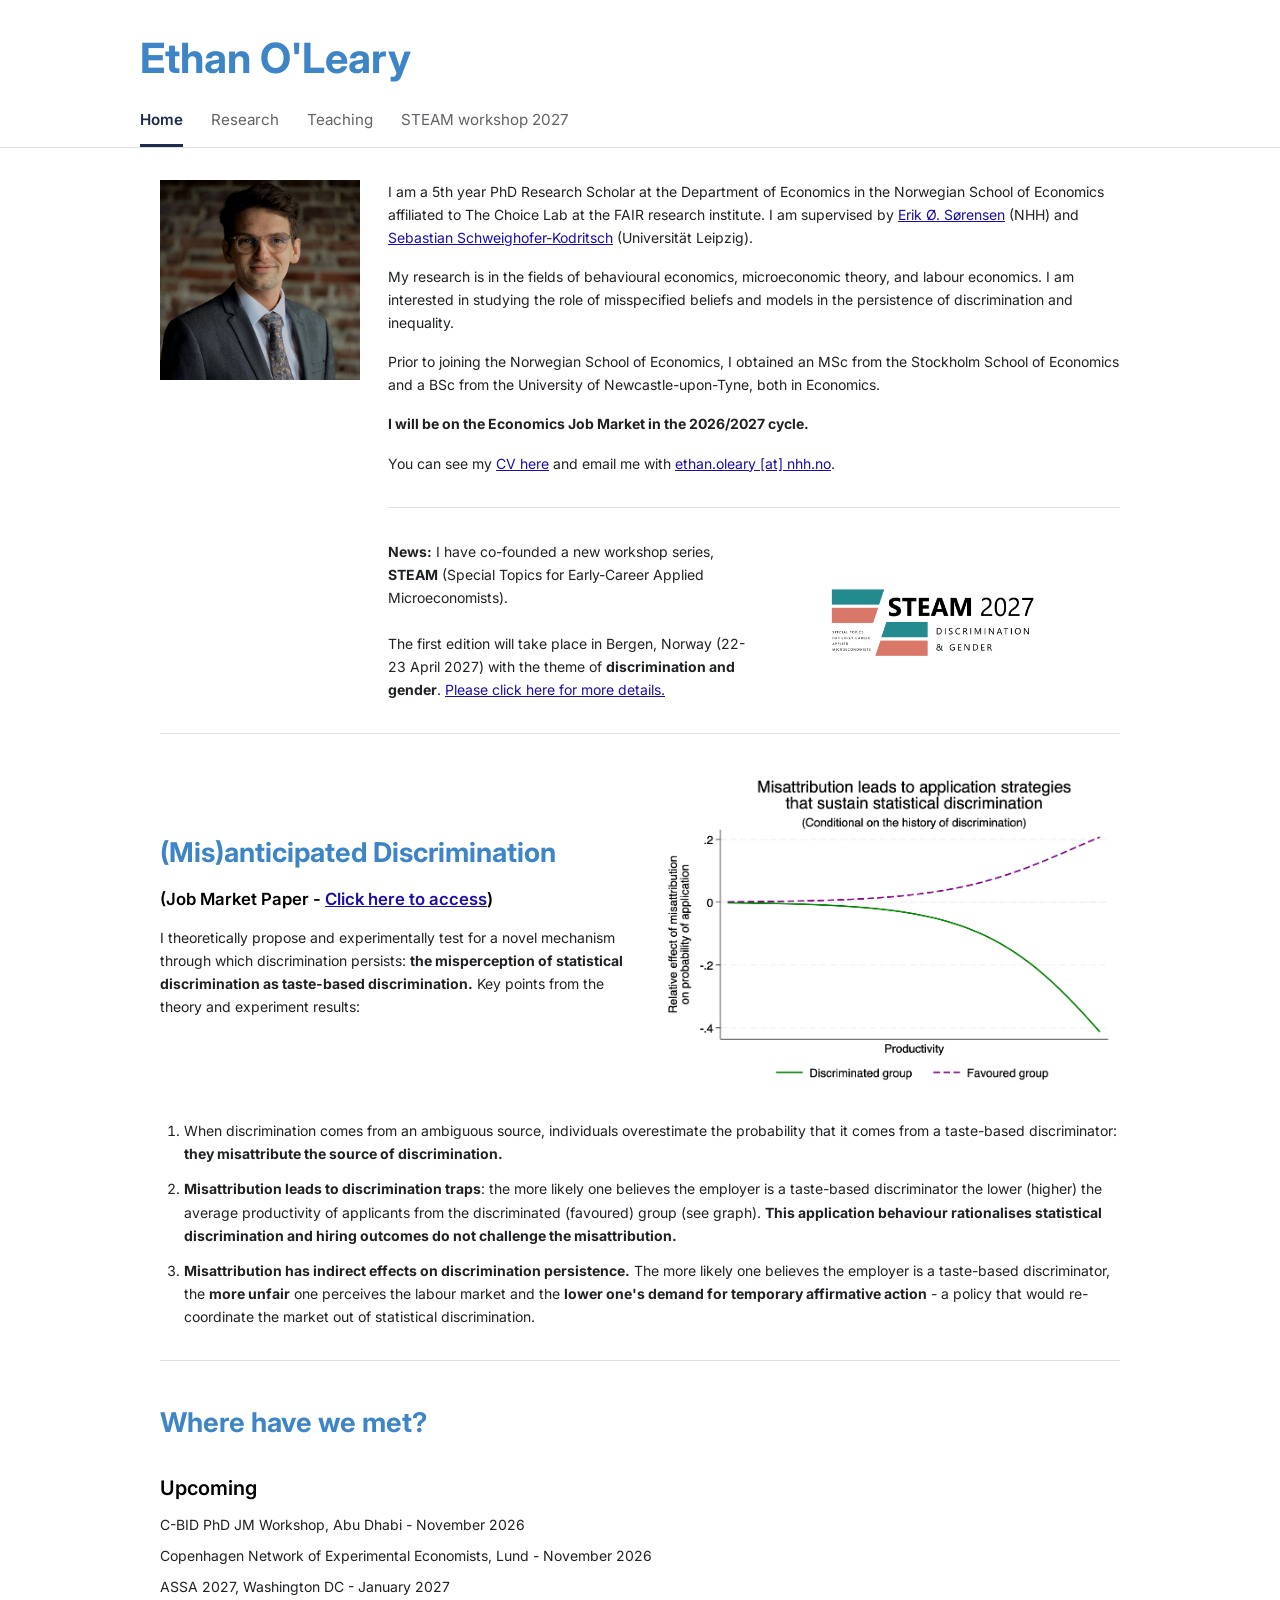
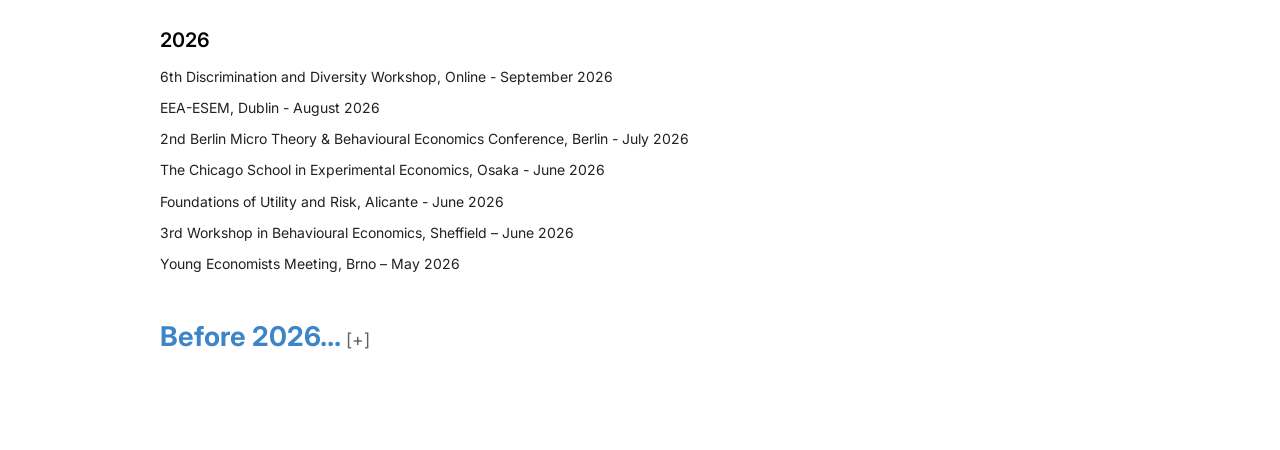
==== commit 0969895b: "steam" ====
--- a/index.html
+++ b/index.html
@@ -52,8 +52,12 @@
   </div>
 
   <div class="news-image">
-    <img src="images/steam_logo.png" alt="Conference Logo">
-  </div>
+  <a href="https://sites.google.com/view/steamworkshop2027/home">
+    <img
+      src="images/steam_logo.png"
+      alt="Visit the STEAM workshop 2027 website">
+  </a>
+</div>
 </div>
     </div>
   </div>
--- a/style.css
+++ b/style.css
@@ -280,7 +280,7 @@
 .news-block {
   display: grid;
   grid-template-columns: minmax(0, 1fr) minmax(0, 1fr);
-  gap: 20px;
+  gap: 10px;
   align-items: center;
   width: 100%;
 }
@@ -311,7 +311,7 @@
   }
 
   .news-image {
-    width: 80%;
+    width: 50%;
     justify-self: center;
   }
 }
